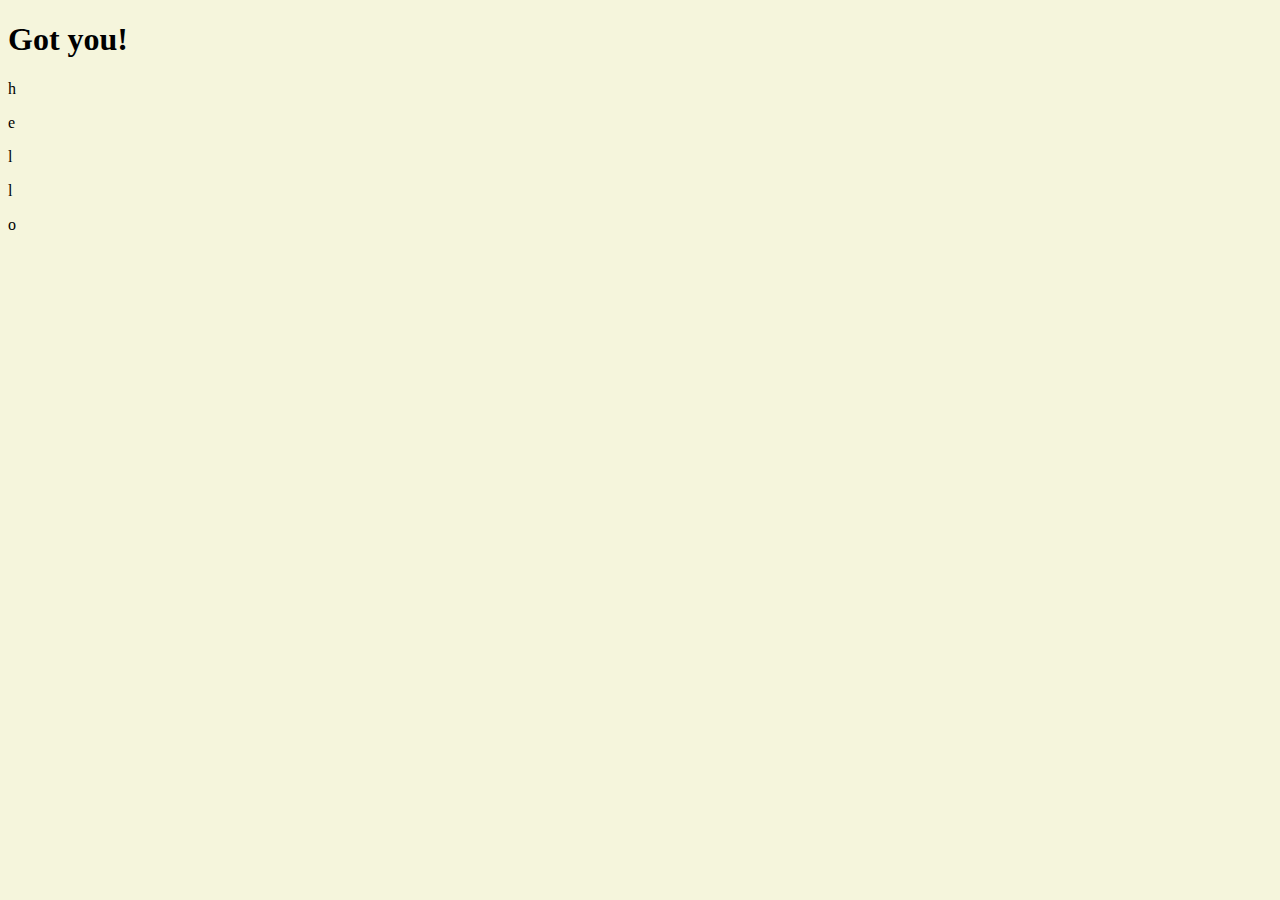
==== MOMENTUM/index.html @ 17309602 "3.0 ~ 3.2 Searching For Elements" ====
<!DOCTYPE html>
<html lang="en">
  <head>
    <meta charset="UTF-8" />
    <meta http-equiv="X-UA-Compatible" content="IE=edge" />
    <meta name="viewport" content="width=device-width, initial-scale=1.0" />
    <link rel="stylesheet" href="style.css" />
    <title>Momentum</title>
  </head>
  <body>
    <h1 id="title">Grab me!</h1>

    <p class="hello">h</p>
    <p class="hello"><span>e</span></p>
    <p class="hello"><span>l</span></p>
    <p class="hello">l</p>
    <p class="hello">o</p>

    <script src="app.js"></script>
  </body>
</html>
---- MOMENTUM/style.css ----
body {
  background-color: beige;
}
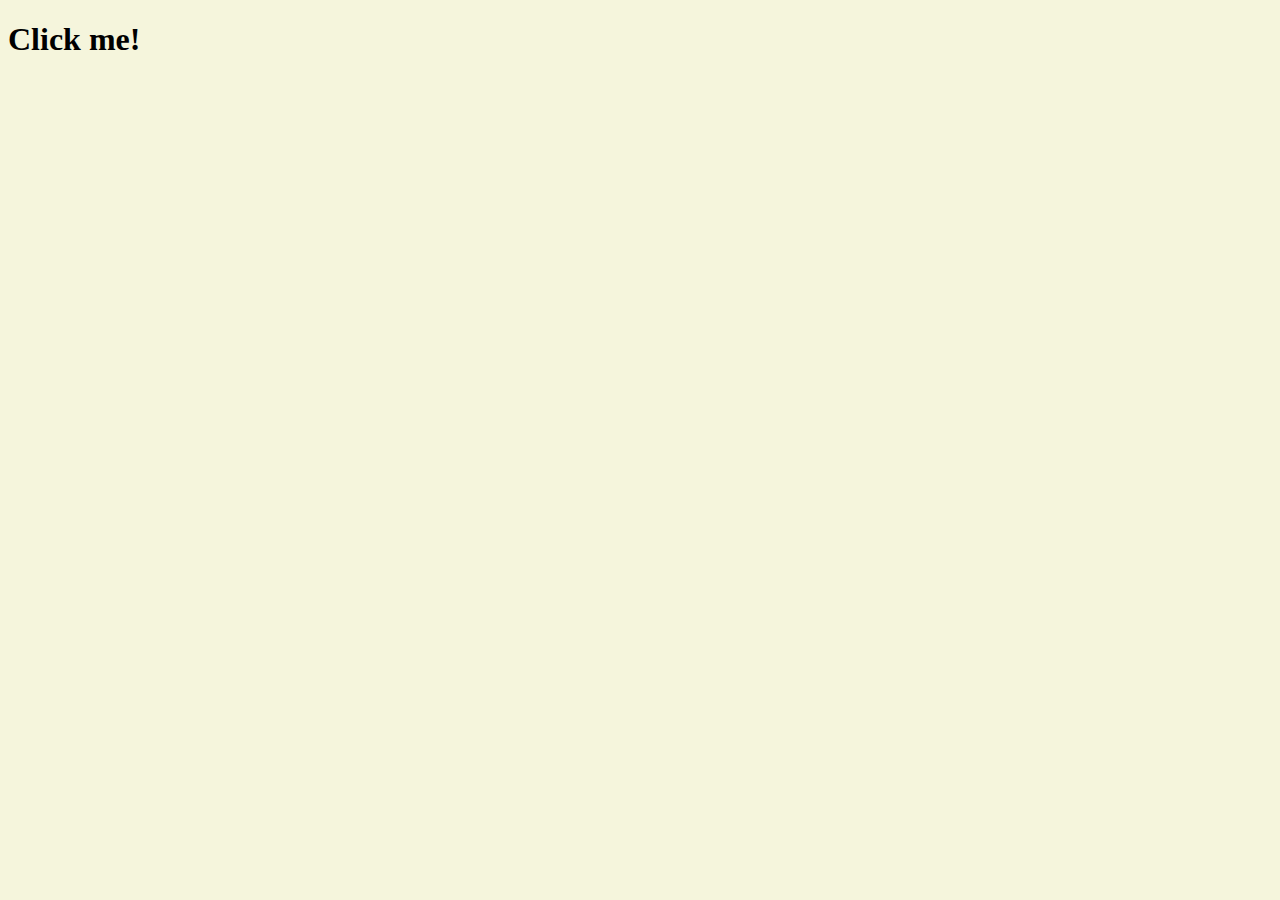
==== commit 7e482e3f: "3.3 ~ 3.5 More Events" ====
--- a/MOMENTUM/index.html
+++ b/MOMENTUM/index.html
@@ -8,13 +8,7 @@
     <title>Momentum</title>
   </head>
   <body>
-    <h1 id="title">Grab me!</h1>
-
-    <p class="hello">h</p>
-    <p class="hello"><span>e</span></p>
-    <p class="hello"><span>l</span></p>
-    <p class="hello">l</p>
-    <p class="hello">o</p>
+    <h1 id="title">Click me!</h1>
 
     <script src="app.js"></script>
   </body>
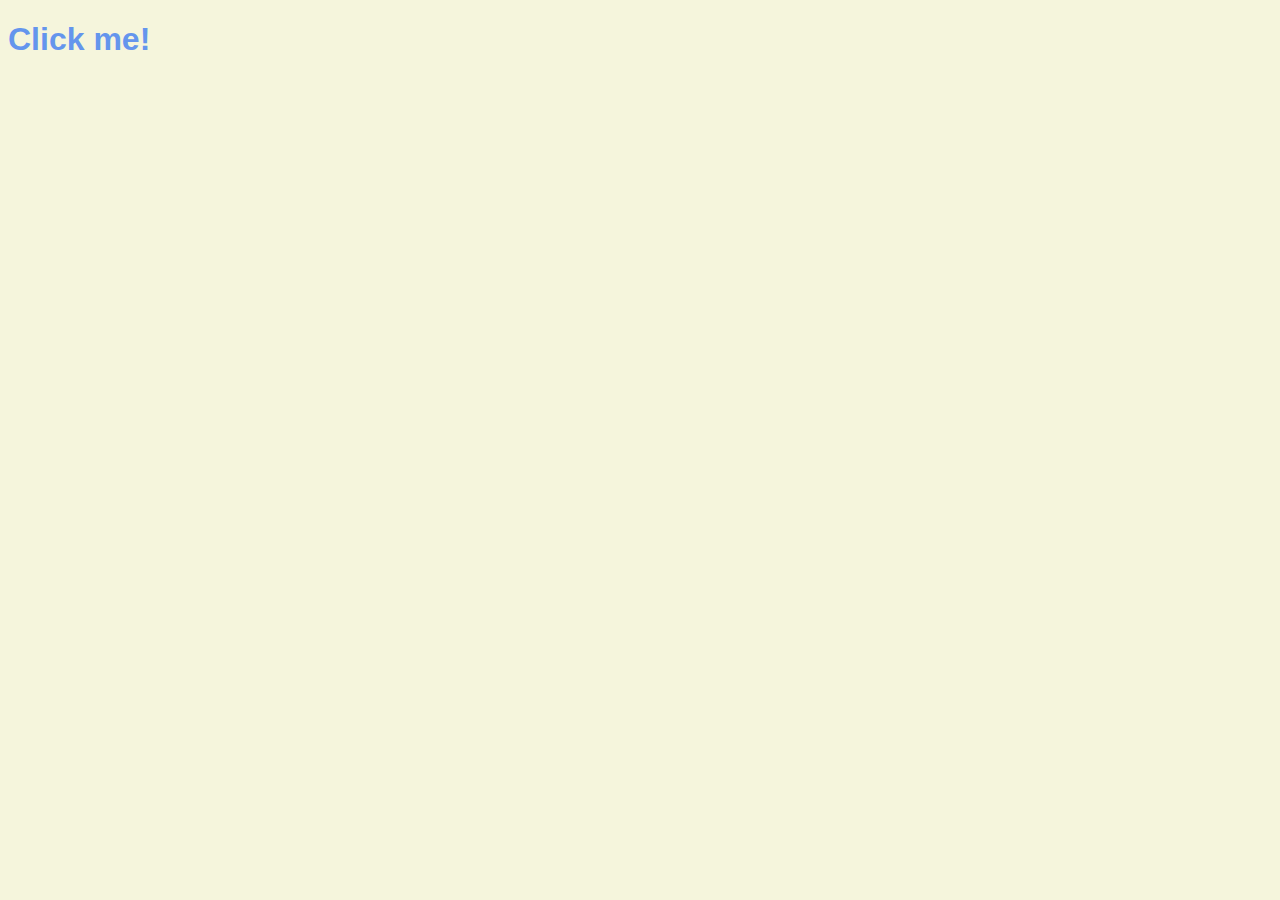
==== commit 9da573c9: "3.6 ~ 3.8 CSS in Javascript" ====
--- a/MOMENTUM/index.html
+++ b/MOMENTUM/index.html
@@ -8,7 +8,7 @@
     <title>Momentum</title>
   </head>
   <body>
-    <h1 id="title">Click me!</h1>
+    <h1 id="title" class="sexy-font">Click me!</h1>
 
     <script src="app.js"></script>
   </body>
--- a/MOMENTUM/style.css
+++ b/MOMENTUM/style.css
@@ -1,3 +1,17 @@
 body {
   background-color: beige;
 }
+
+h1 {
+  color: cornflowerblue;
+  transition: color 0.5s ease-in-out;
+}
+
+.active {
+  color: tomato;
+}
+
+.sexy-font {
+  font-family: -apple-system, BlinkMacSystemFont, "Segoe UI", Roboto, Oxygen,
+    Ubuntu, Cantarell, "Open Sans", "Helvetica Neue", sans-serif;
+}
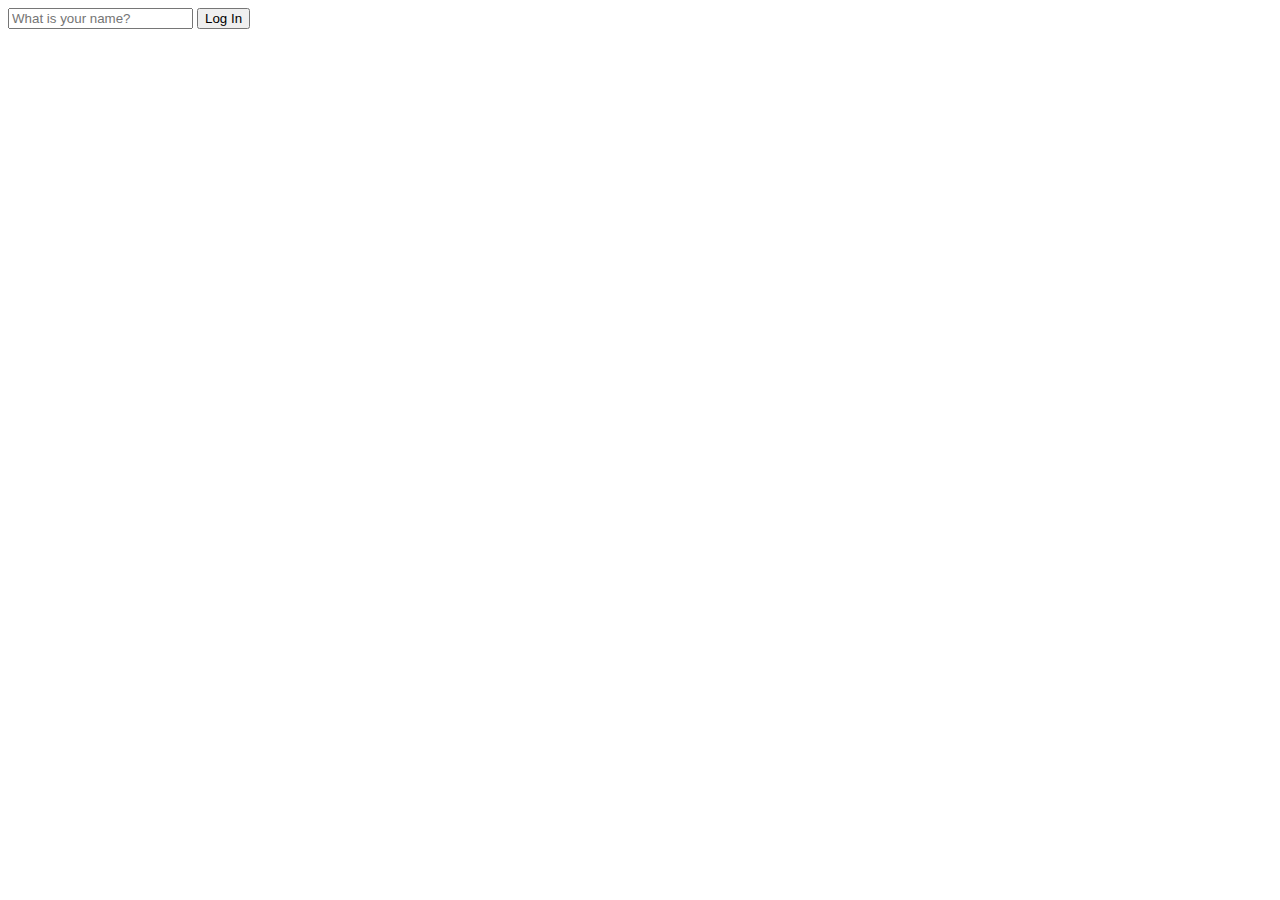
==== commit 93111ac0: "4.0 ~ 4.7 LOGIN" ====
--- a/MOMENTUM/index.html
+++ b/MOMENTUM/index.html
@@ -8,8 +8,16 @@
     <title>Momentum</title>
   </head>
   <body>
-    <h1 id="title" class="sexy-font">Click me!</h1>
-
+    <form id="login-form" class="hidden">
+      <input
+        type="text"
+        placeholder="What is your name?"
+        required
+        maxlength="15"
+      />
+      <input type="submit" value="Log In" />
+    </form>
+    <h1 id="greeting" class="hidden"></h1>
     <script src="app.js"></script>
   </body>
 </html>
--- a/MOMENTUM/style.css
+++ b/MOMENTUM/style.css
@@ -1,17 +1,3 @@
-body {
-  background-color: beige;
+.hidden {
+  display: none;
 }
-
-h1 {
-  color: cornflowerblue;
-  transition: color 0.5s ease-in-out;
-}
-
-.active {
-  color: tomato;
-}
-
-.sexy-font {
-  font-family: -apple-system, BlinkMacSystemFont, "Segoe UI", Roboto, Oxygen,
-    Ubuntu, Cantarell, "Open Sans", "Helvetica Neue", sans-serif;
-}
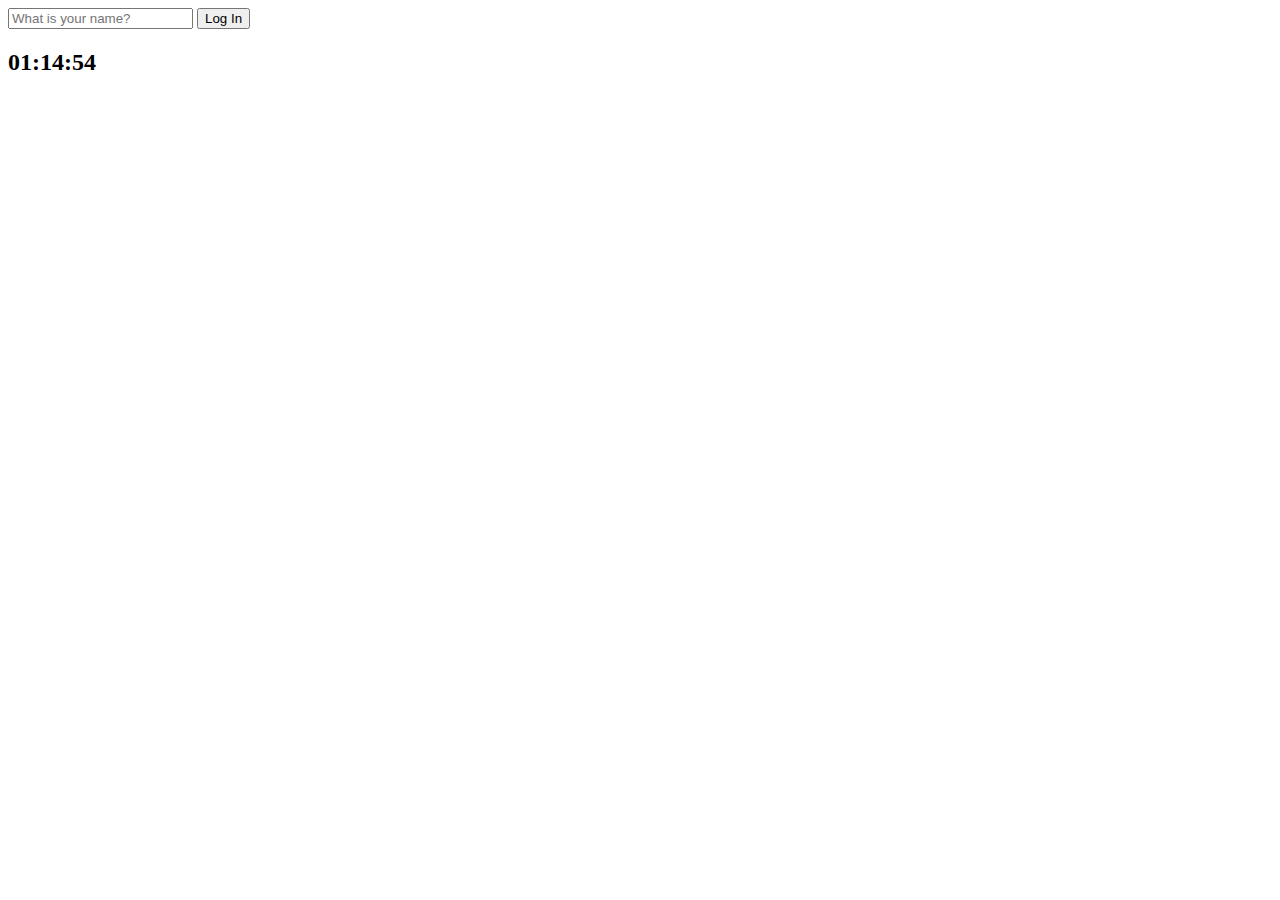
==== commit 21b9462c: "5.0 ~ 5.3 CLOCK" ====
--- a/MOMENTUM/index.html
+++ b/MOMENTUM/index.html
@@ -4,7 +4,7 @@
     <meta charset="UTF-8" />
     <meta http-equiv="X-UA-Compatible" content="IE=edge" />
     <meta name="viewport" content="width=device-width, initial-scale=1.0" />
-    <link rel="stylesheet" href="style.css" />
+    <link rel="stylesheet" href="css/style.css" />
     <title>Momentum</title>
   </head>
   <body>
@@ -18,6 +18,8 @@
       <input type="submit" value="Log In" />
     </form>
     <h1 id="greeting" class="hidden"></h1>
-    <script src="app.js"></script>
+    <h2 id="clock">00:00:00</h2>
+    <script src="js/greetings.js"></script>
+    <script src="js/clock.js"></script>
   </body>
 </html>
--- a/MOMENTUM/css/style.css
+++ b/MOMENTUM/css/style.css
@@ -0,0 +1,3 @@
+.hidden {
+  display: none;
+}
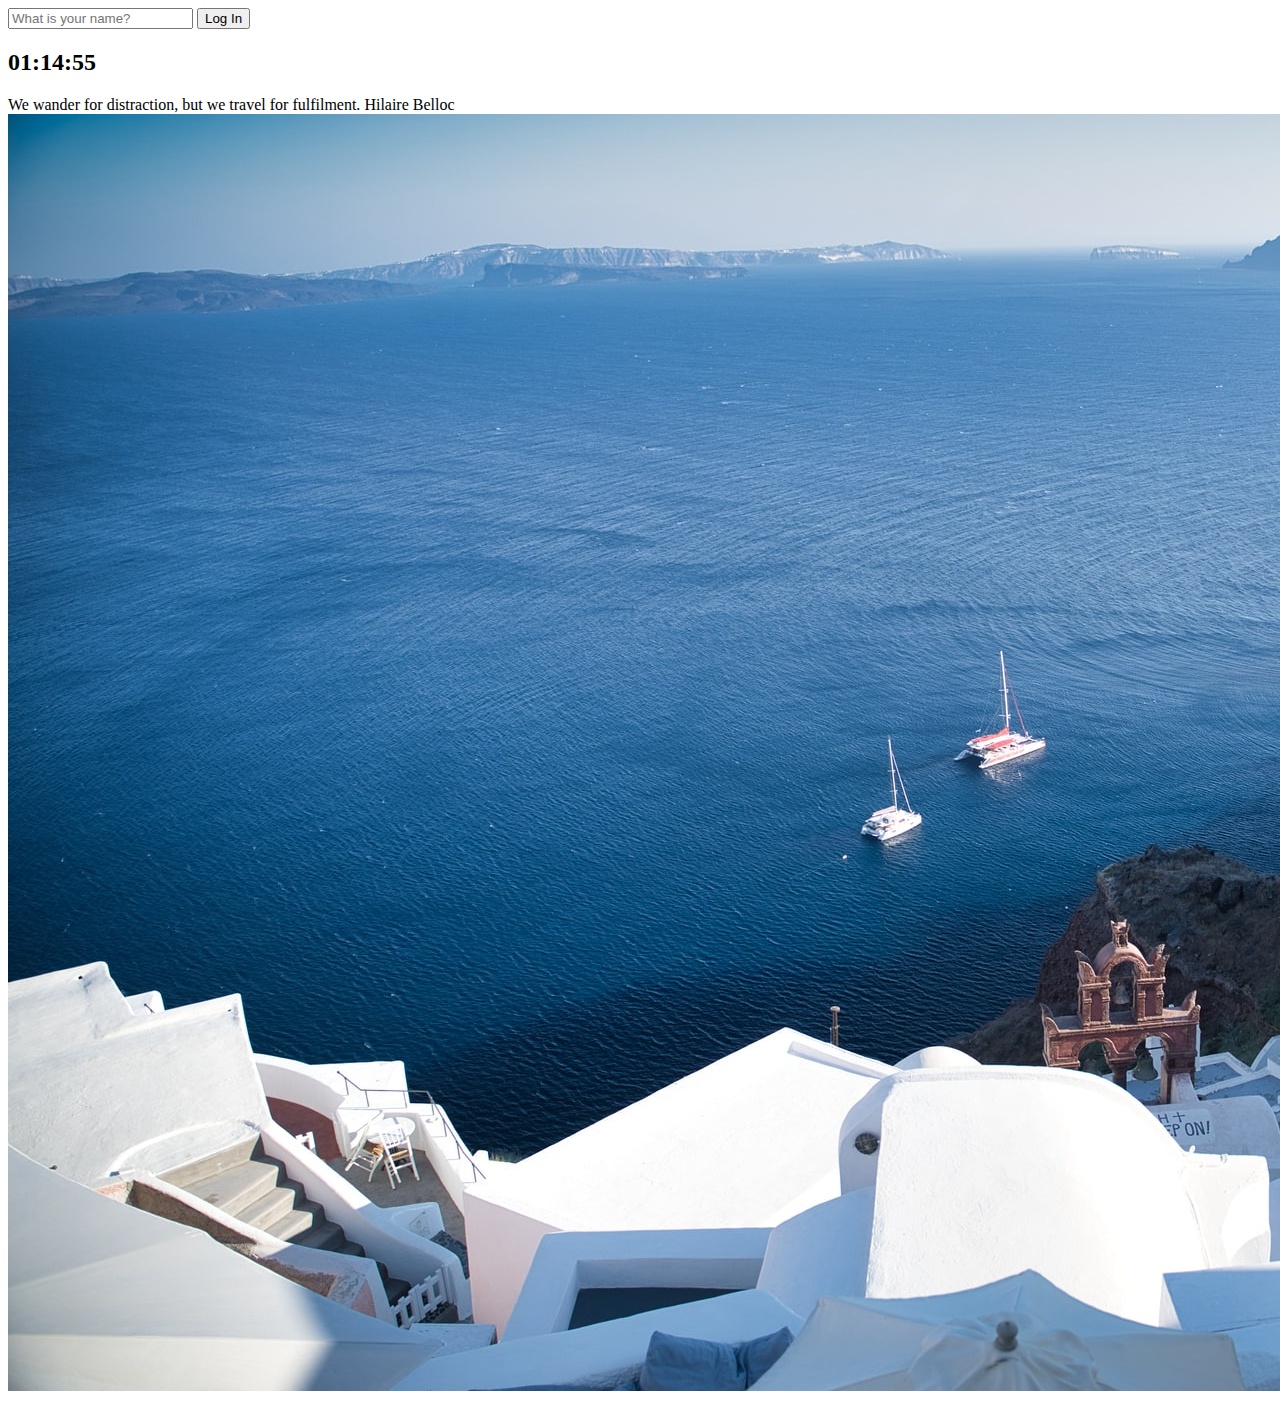
==== commit 19b7ec6e: "6.0 ~ 6.2 QUOTES AND BACKGROUND" ====
--- a/MOMENTUM/index.html
+++ b/MOMENTUM/index.html
@@ -19,7 +19,13 @@
     </form>
     <h1 id="greeting" class="hidden"></h1>
     <h2 id="clock">00:00:00</h2>
+    <div id="quote">
+      <span></span>
+      <span></span>
+    </div>
     <script src="js/greetings.js"></script>
     <script src="js/clock.js"></script>
+    <script src="js/quotes.js"></script>
+    <script src="js/background.js"></script>
   </body>
 </html>
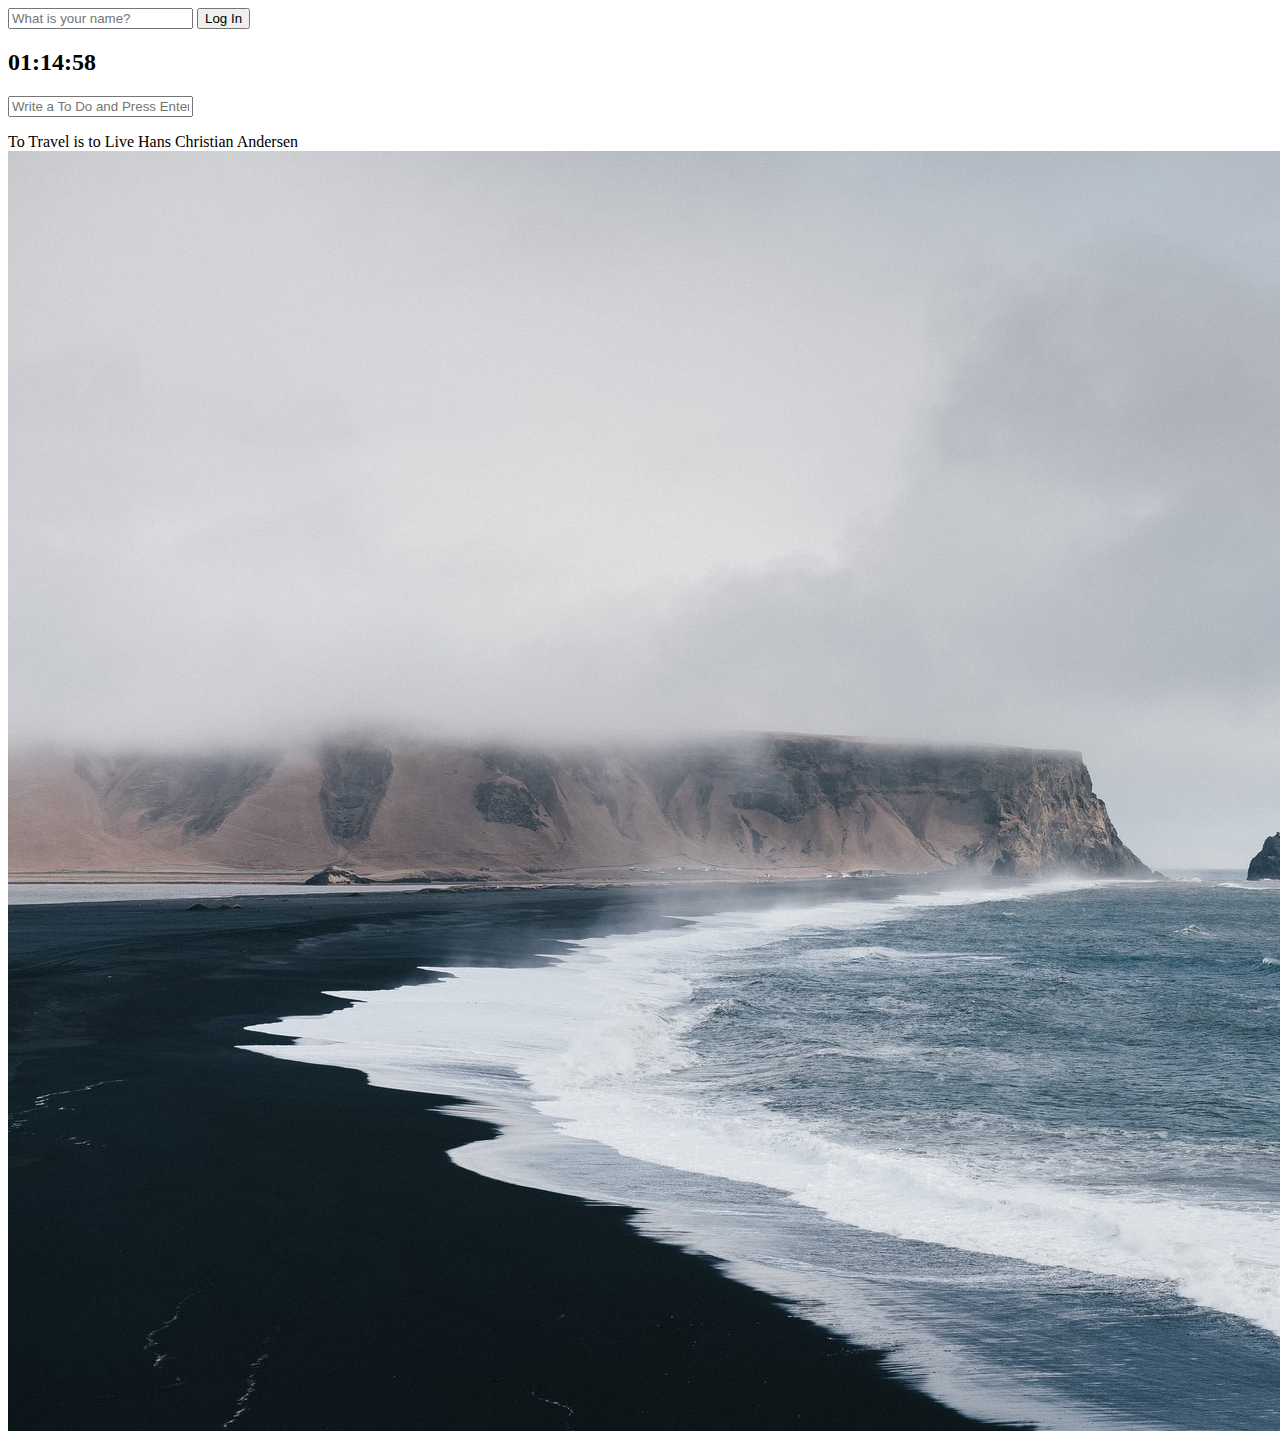
==== commit f9ce4524: "7.0 ~ 7.8 TO DO LIST" ====
--- a/MOMENTUM/index.html
+++ b/MOMENTUM/index.html
@@ -19,6 +19,10 @@
     </form>
     <h1 id="greeting" class="hidden"></h1>
     <h2 id="clock">00:00:00</h2>
+    <form id="todo-form">
+      <input type="text" placeholder="Write a To Do and Press Enter" required />
+    </form>
+    <ul id="todo-list"></ul>
     <div id="quote">
       <span></span>
       <span></span>
@@ -27,5 +31,6 @@
     <script src="js/clock.js"></script>
     <script src="js/quotes.js"></script>
     <script src="js/background.js"></script>
+    <script src="js/todo.js"></script>
   </body>
 </html>
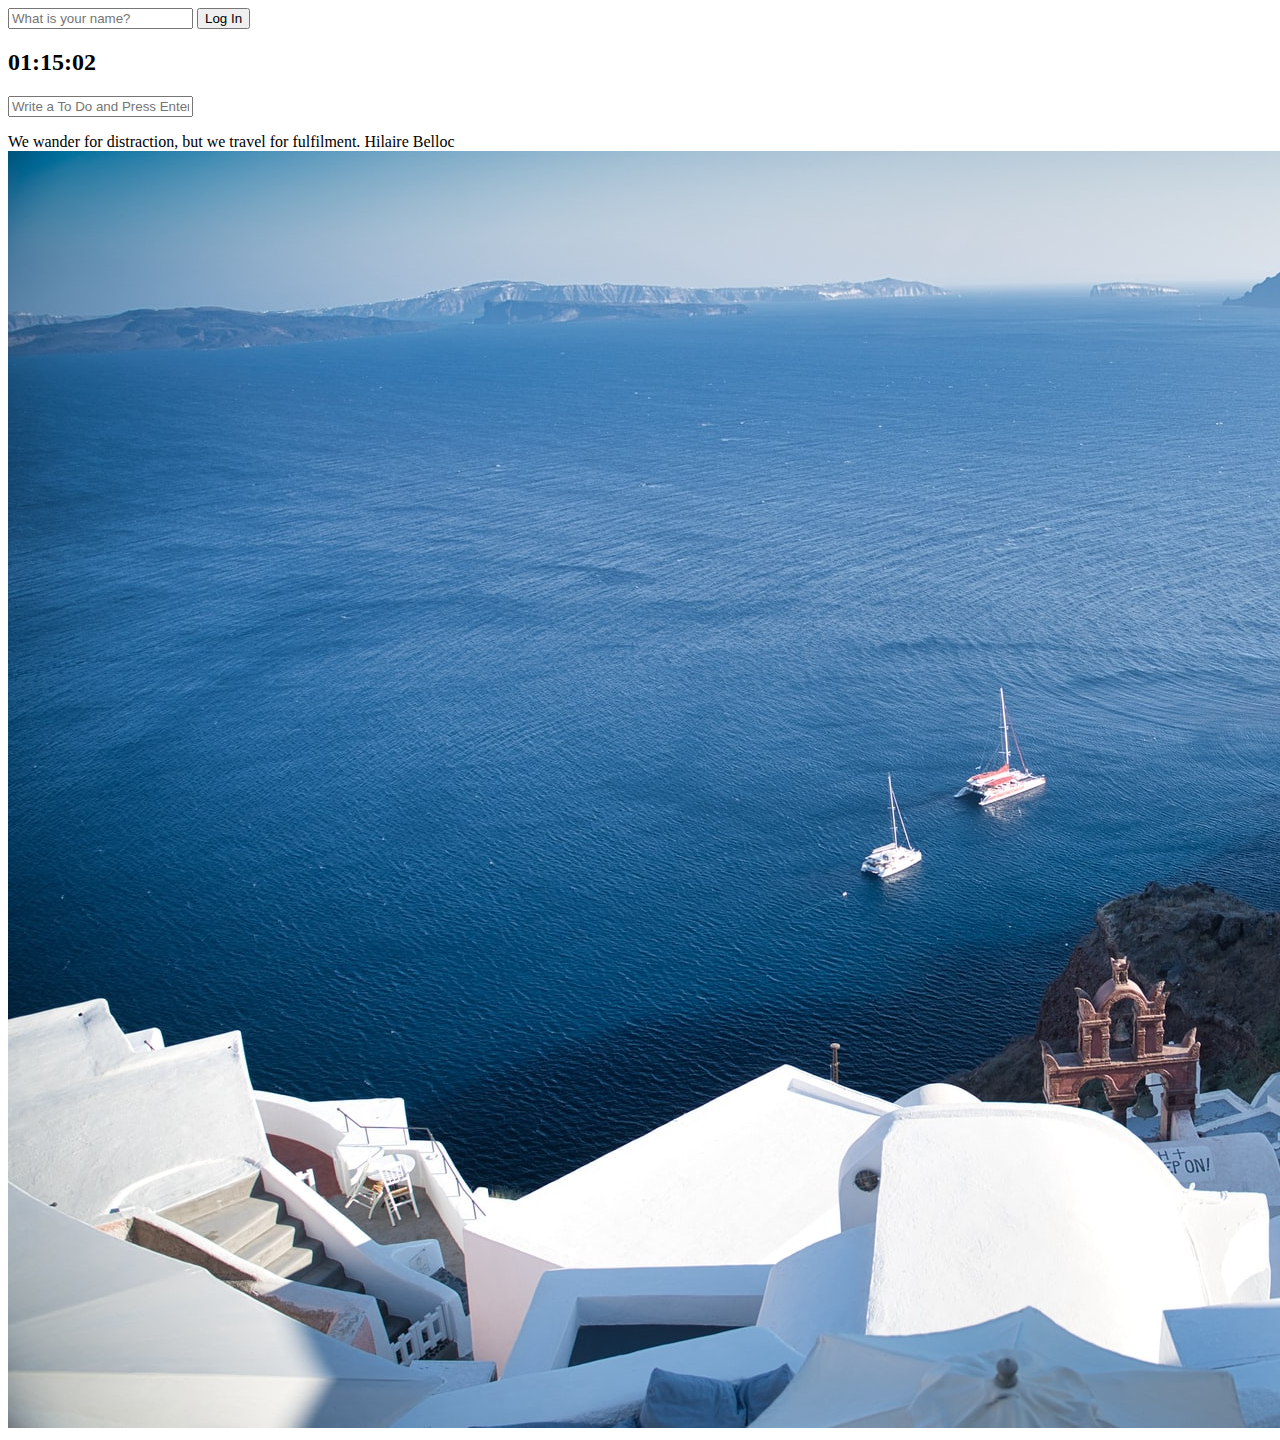
==== commit e135d7f2: "8.0 ~ 8.2 WEATHER" ====
--- a/MOMENTUM/index.html
+++ b/MOMENTUM/index.html
@@ -27,10 +27,12 @@
       <span></span>
       <span></span>
     </div>
+    <div id="weather"><span></span><span></span></div>
     <script src="js/greetings.js"></script>
     <script src="js/clock.js"></script>
     <script src="js/quotes.js"></script>
     <script src="js/background.js"></script>
     <script src="js/todo.js"></script>
+    <script src="js/weather.js"></script>
   </body>
 </html>
